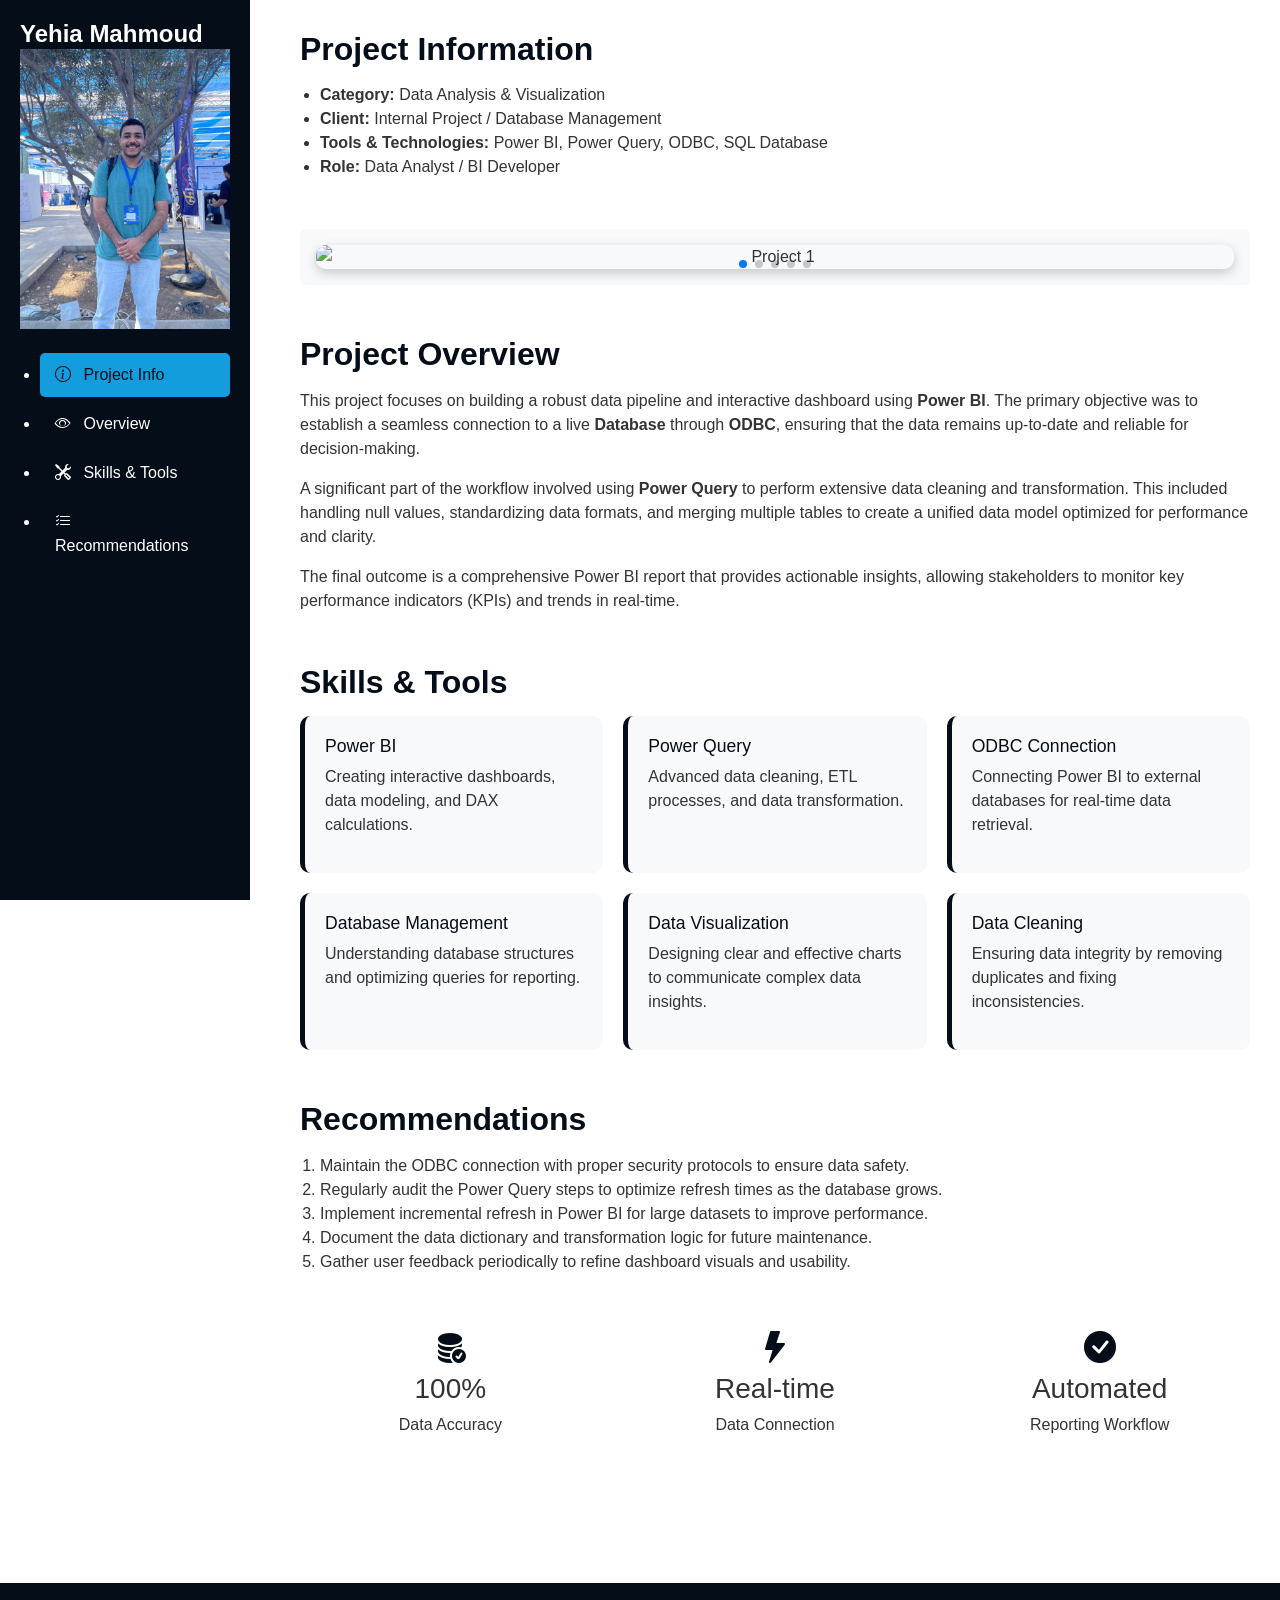
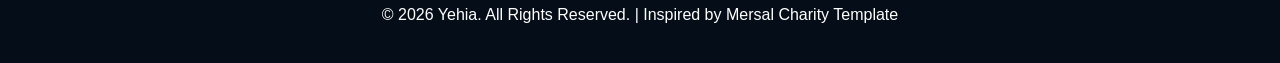
==== yehia_project.html @ 8ef7fdcf "upload full project" ====
<!DOCTYPE html>
<html lang="en">

<head>
  <meta charset="UTF-8">
  <meta name="viewport" content="width=device-width, initial-scale=1.0">
  <title>Yehia - Power BI Project</title>

  <!-- Bootstrap CSS -->
  <link href="https://cdn.jsdelivr.net/npm/bootstrap@5.3.0/dist/css/bootstrap.min.css" rel="stylesheet">

  <!-- Swiper CSS -->
  <link href="https://cdn.jsdelivr.net/npm/swiper@8/swiper-bundle.min.css" rel="stylesheet">

  <!-- Icons -->
  <link href="https://cdn.jsdelivr.net/npm/bootstrap-icons@1.10.5/font/bootstrap-icons.css" rel="stylesheet">

  <style>
    /* Colors */
    :root {
      --gold: #149ddd;
      --turquoise: #050d18;
      --lightgreen: #050d18;
      --white: #FFFFFF;
    }

    body {
      font-family: 'Roboto', sans-serif;
      background-color: var(--white);
      color: #333;
      scroll-behavior: smooth;
    }

    /* Sidebar */
    #sidebar {
      position: fixed;
      left: 0;
      top: 0;
      width: 250px;
      height: 100%;
      background-color: var(--turquoise);
      color: var(--white);
      padding: 20px;
      overflow-y: auto;
      z-index: 1000;
    }

     #sidebar h2 {
    font-size: 24px;
    margin: 0;
    font-weight: 700;
    color: var(--heading-color);
}
    

    #sidebar a {
      display: block;
      color: var(--white);
      padding: 10px 15px;
      margin: 5px 0;
      border-radius: 5px;
      text-decoration: none;
    }

    #sidebar a:hover,
    #sidebar a.active {
      background-color: var(--gold);
      color: var(--turquoise);
    }

    /* Main content */
    main {
      margin-left: 270px;
      padding: 30px;
    }

    section h2 {
      color: var(--turquoise);
      margin-bottom: 15px;
      font-weight: 700;
    }

    .portfolio-slider img {
      width: 100%;
      max-width: 1000px;
      border-radius: 10px;
      box-shadow: 0 4px 12px rgba(0, 0, 0, 0.2);
      display: block;
      margin: 0 auto;
    }

    ul, ol {
      padding-left: 20px;
    }

    .skills-grid {
      display: grid;
      grid-template-columns: repeat(auto-fit, minmax(250px, 1fr));
      gap: 20px;
    }

    .skill-box {
      background: #f8f9fa;
      padding: 20px;
      border-radius: 10px;
      border-left: 5px solid var(--turquoise);
    }

    .skill-box h4 {
      color: var(--turquoise);
      font-size: 1.1rem;
    }

    footer {
      background-color: var(--lightgreen);
      color: var(--white);
      padding: 20px 0;
      text-align: center;
      margin-top: 50px;
    }

    section {
      margin-bottom: 50px;
    }

    /* Mobile Toggle */
    .mobile-nav-toggle {
      position: fixed;
      right: 15px;
      top: 15px;
      z-index: 9998;
      border: 0;
      background: var(--gold);
      color: #fff;
      width: 40px;
      height: 40px;
      border-radius: 50%;
      display: none;
      align-items: center;
      justify-content: center;
      cursor: pointer;
    }

    @media (max-width: 992px) {
      .mobile-nav-toggle {
        display: flex;
      }
      #sidebar {
        left: -250px;
        transition: 0.3s;
      }
      #sidebar.active {
        left: 0;
      }
      main {
        margin-left: 0;
      }
    }
  </style>
</head>

<body>

  <button class="mobile-nav-toggle d-lg-none"><i class="bi bi-list"></i></button>

  <!-- Sidebar -->
  <nav id="sidebar">
    <h2>Yehia Mahmoud</h2>
    
    <div class="text-center mb-4">
      <img src="assets\img/bg1.jpeg" alt="" class="img-fluid">
    </div>

    <nav id="navmenu">
      <ul>
        <li><a href="#project-info" class="active"><i class="bi bi-info-circle me-2"></i> Project Info</a></li>
        <li><a href="#project-overview"><i class="bi bi-eye me-2"></i> Overview</a></li>
        <li><a href="#skills"><i class="bi bi-tools me-2"></i> Skills & Tools</a></li>
        <li><a href="#recommendations"><i class="bi bi-list-check me-2"></i> Recommendations</a></li>
      </ul>
    </nav>    
  </nav>

  <!-- Main Content -->
  <main>

    <!-- Project Info -->
    <section id="project-info">
      <h2>Project Information</h2>
      <ul>
        <li><strong>Category:</strong> Data Analysis & Visualization</li>
        <li><strong>Client:</strong> Internal Project / Database Management</li>
        <li><strong>Tools & Technologies:</strong> Power BI, Power Query, ODBC, SQL Database</li>
        <li><strong>Role:</strong> Data Analyst / BI Developer</li>
      </ul>
    </section>

    <!-- Image Slider (Placeholders) -->
   <section class="portfolio-slider">
  
  <div class="swiper mySwiper">

    <div class="swiper-wrapper">

      <div class="swiper-slide">
        <div class="text-center p-3 bg-light rounded">
          <img src="/portfolio-7-main/assets/img/mylers1.jpeg" alt="Project 1">
        </div>
      </div>

      <div class="swiper-slide">
        <div class="text-center p-3 bg-light rounded">
          <img src="/portfolio-7-main/assets/img/mylers2.jpeg" alt="Project 2">
        </div>
      </div>

      <div class="swiper-slide">
        <div class="text-center p-3 bg-light rounded">
          <img src="/portfolio-7-main/assets/img/mylers3.jpeg" alt="Project 3">
        </div>
      </div>

      <div class="swiper-slide">
        <div class="text-center p-3 bg-light rounded">
          <img src="/portfolio-7-main/assets/img/mylers4.jpeg" alt="Project 4">
        </div>
      </div>

      <div class="swiper-slide">
        <div class="text-center p-3 bg-light rounded">
          <img src="/portfolio-7-main/assets/img/mylers5.jpeg" alt="Project 5">
        </div>
      </div>

    </div>

    <div class="swiper-pagination"></div>

  </div>

</section>
    <!-- Project Overview -->
    <section id="project-overview">
      <h2>Project Overview</h2>
      <p>
        This project focuses on building a robust data pipeline and interactive dashboard using <strong>Power BI</strong>. The primary objective was to establish a seamless connection to a live <strong>Database</strong> through <strong>ODBC</strong>, ensuring that the data remains up-to-date and reliable for decision-making.
      </p>
      <p>
        A significant part of the workflow involved using <strong>Power Query</strong> to perform extensive data cleaning and transformation. This included handling null values, standardizing data formats, and merging multiple tables to create a unified data model optimized for performance and clarity.
      </p>
      <p>
        The final outcome is a comprehensive Power BI report that provides actionable insights, allowing stakeholders to monitor key performance indicators (KPIs) and trends in real-time.
      </p>
    </section>

    <!-- Skills & Tools -->
    <section id="skills">
       <h2>Skills & Tools</h2>
       <div class="skills-grid">
          <div class="skill-box">
            <h4>Power BI</h4>
            <p>Creating interactive dashboards, data modeling, and DAX calculations.</p>
          </div>
          <div class="skill-box">
            <h4>Power Query</h4>
            <p>Advanced data cleaning, ETL processes, and data transformation.</p>
          </div>
          <div class="skill-box">
            <h4>ODBC Connection</h4>
            <p>Connecting Power BI to external databases for real-time data retrieval.</p>
          </div>
          <div class="skill-box">
            <h4>Database Management</h4>
            <p>Understanding database structures and optimizing queries for reporting.</p>
          </div>
          <div class="skill-box">
            <h4>Data Visualization</h4>
            <p>Designing clear and effective charts to communicate complex data insights.</p>
          </div>
          <div class="skill-box">
            <h4>Data Cleaning</h4>
            <p>Ensuring data integrity by removing duplicates and fixing inconsistencies.</p>
          </div>
       </div>
    </section>

    <!-- Recommendations -->
    <section id="recommendations">
      <h2>Recommendations</h2>
      <ol>
        <li>Maintain the ODBC connection with proper security protocols to ensure data safety.</li>
        <li>Regularly audit the Power Query steps to optimize refresh times as the database grows.</li>
        <li>Implement incremental refresh in Power BI for large datasets to improve performance.</li>
        <li>Document the data dictionary and transformation logic for future maintenance.</li>
        <li>Gather user feedback periodically to refine dashboard visuals and usability.</li>
      </ol>
    </section>

    <!-- Stats -->
    <section id="stats" class="text-center">
      <div class="row">
        <div class="col-md-4">
          <div class="stats-item">
            <i class="bi bi-database-fill-check" style="font-size: 2rem; color: var(--turquoise);"></i>
            <h3>100%</h3>
            <p>Data Accuracy</p>
          </div>
        </div>
        <div class="col-md-4">
          <div class="stats-item">
            <i class="bi bi-lightning-fill" style="font-size: 2rem; color: var(--turquoise);"></i>
            <h3>Real-time</h3>
            <p>Data Connection</p>
          </div>
        </div>
        <div class="col-md-4">
          <div class="stats-item">
            <i class="bi bi-check-circle-fill" style="font-size: 2rem; color: var(--turquoise);"></i>
            <h3>Automated</h3>
            <p>Reporting Workflow</p>
          </div>
        </div>
      </div>
    </section>

  </main>

  <!-- Footer -->
  <footer>
    <p>© 2026 Yehia. All Rights Reserved. | Inspired by Mersal Charity Template</p>
  </footer>

  <!-- JS -->
  <script src="https://cdn.jsdelivr.net/npm/bootstrap@5.3.0/dist/js/bootstrap.bundle.min.js"></script>
  <script src="https://cdn.jsdelivr.net/npm/swiper@8/swiper-bundle.min.js"></script>
  <script>
    var swiper = new Swiper(".mySwiper", {
      loop: true,
      autoplay: { delay: 4000 },
      pagination: { el: ".swiper-pagination", clickable: true },
      slidesPerView: 1,
    });

    // Mobile Toggle Logic
    const mobileToggle = document.querySelector('.mobile-nav-toggle');
    const sidebar = document.querySelector('#sidebar');
    
    mobileToggle.addEventListener('click', () => {
      sidebar.classList.toggle('active');
      mobileToggle.querySelector('i').classList.toggle('bi-list');
      mobileToggle.querySelector('i').classList.toggle('bi-x');
    });

    // Close sidebar when clicking a link on mobile
    const sidebarLinks = document.querySelectorAll('#sidebar a');
    sidebarLinks.forEach(link => {
      link.addEventListener('click', () => {
        if (window.innerWidth <= 992) {
          sidebar.classList.remove('active');
          mobileToggle.querySelector('i').classList.add('bi-list');
          mobileToggle.querySelector('i').classList.remove('bi-x');
        }
      });
    });

    // Active link highlighting
    window.addEventListener('scroll', () => {
      let scrollPos = window.scrollY + 100;
      sidebarLinks.forEach(link => {
        const targetId = link.getAttribute('href');
        if (targetId && targetId.startsWith('#')) {
          const section = document.querySelector(targetId);
          if (section && section.offsetTop <= scrollPos && section.offsetTop + section.offsetHeight > scrollPos) {
            sidebarLinks.forEach(l => l.classList.remove('active'));
            link.classList.add('active');
          }
        }
      });
    });
  </script>
</body>
</html>
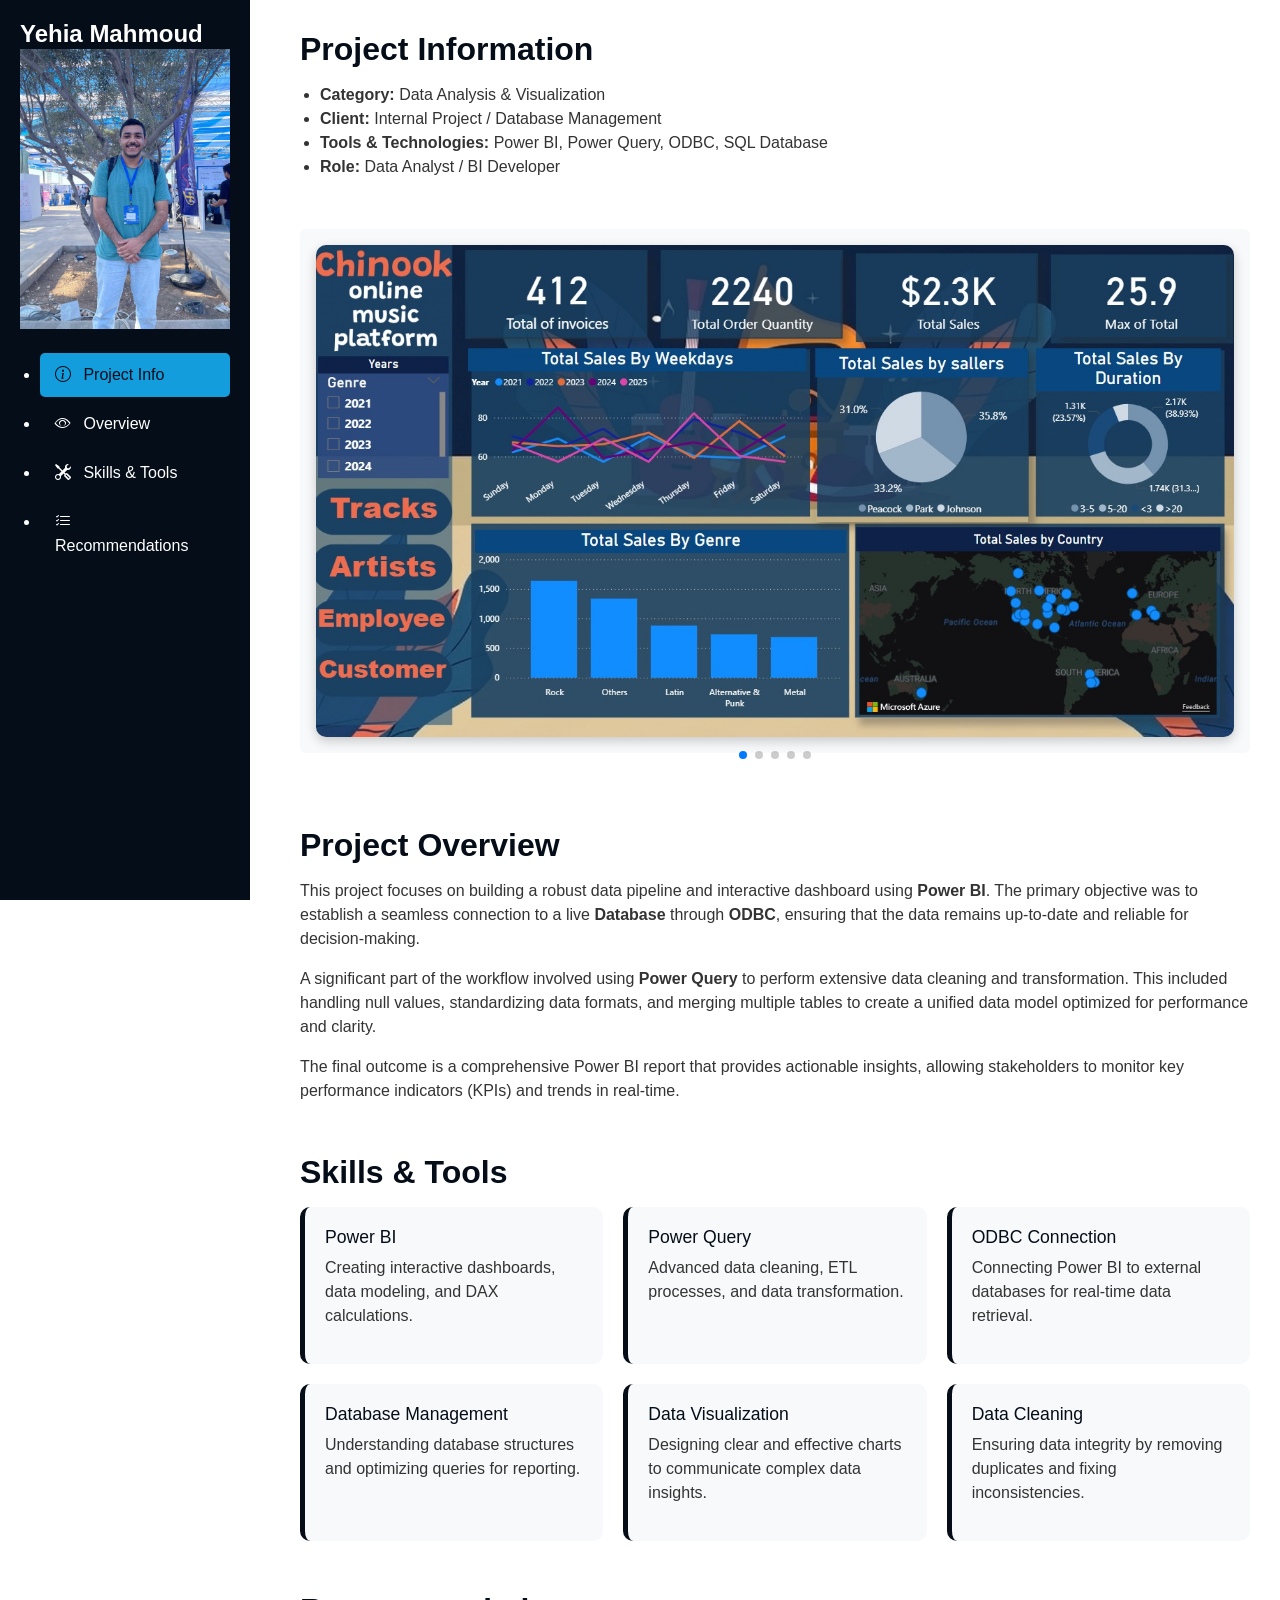
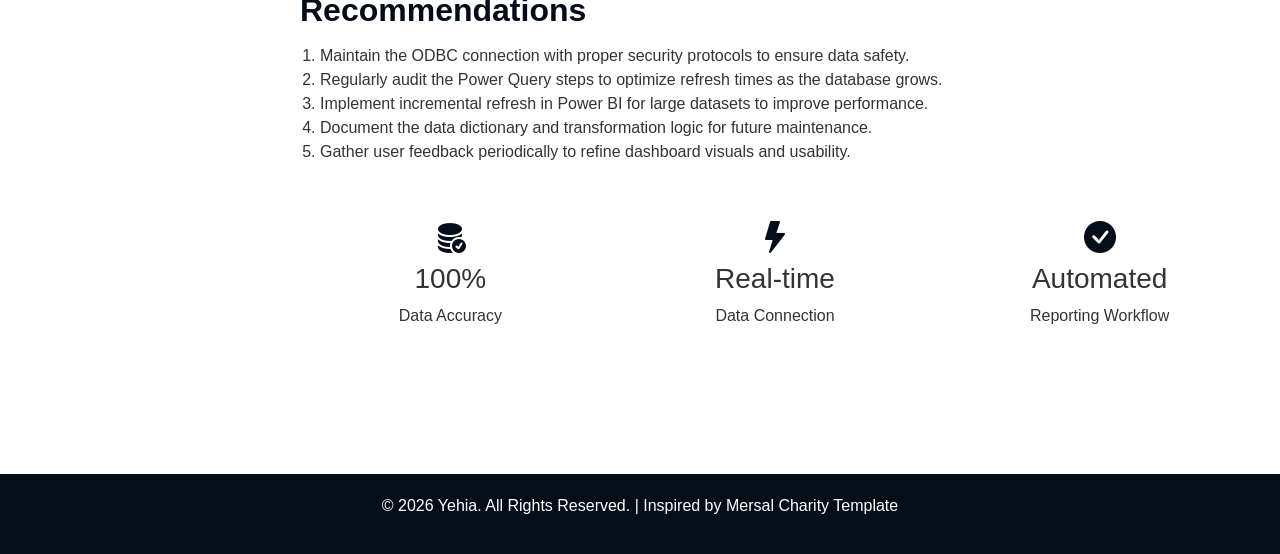
==== commit 741afdc7: "Update image paths in yehia_project.html" ====
--- a/yehia_project.html
+++ b/yehia_project.html
@@ -204,25 +204,25 @@
 
       <div class="swiper-slide">
         <div class="text-center p-3 bg-light rounded">
-          <img src="/portfolio-7-main/assets/img/mylers1.jpeg" alt="Project 1">
-        </div>
-      </div>
-
-      <div class="swiper-slide">
-        <div class="text-center p-3 bg-light rounded">
-          <img src="/portfolio-7-main/assets/img/mylers2.jpeg" alt="Project 2">
-        </div>
-      </div>
-
-      <div class="swiper-slide">
-        <div class="text-center p-3 bg-light rounded">
-          <img src="/portfolio-7-main/assets/img/mylers3.jpeg" alt="Project 3">
-        </div>
-      </div>
-
-      <div class="swiper-slide">
-        <div class="text-center p-3 bg-light rounded">
-          <img src="/portfolio-7-main/assets/img/mylers4.jpeg" alt="Project 4">
+          <img src="./assets/img/mylers1.jpeg" alt="Project 1">
+        </div>
+      </div>
+
+      <div class="swiper-slide">
+        <div class="text-center p-3 bg-light rounded">
+          <img src="./assets/img/mylers2.jpeg" alt="Project 2">
+        </div>
+      </div>
+
+      <div class="swiper-slide">
+        <div class="text-center p-3 bg-light rounded">
+          <img src="./assets/img/mylers3.jpeg" alt="Project 3">
+        </div>
+      </div>
+
+      <div class="swiper-slide">
+        <div class="text-center p-3 bg-light rounded">
+          <img src="./assets/img/mylers4.jpeg" alt="Project 4">
         </div>
       </div>
 
